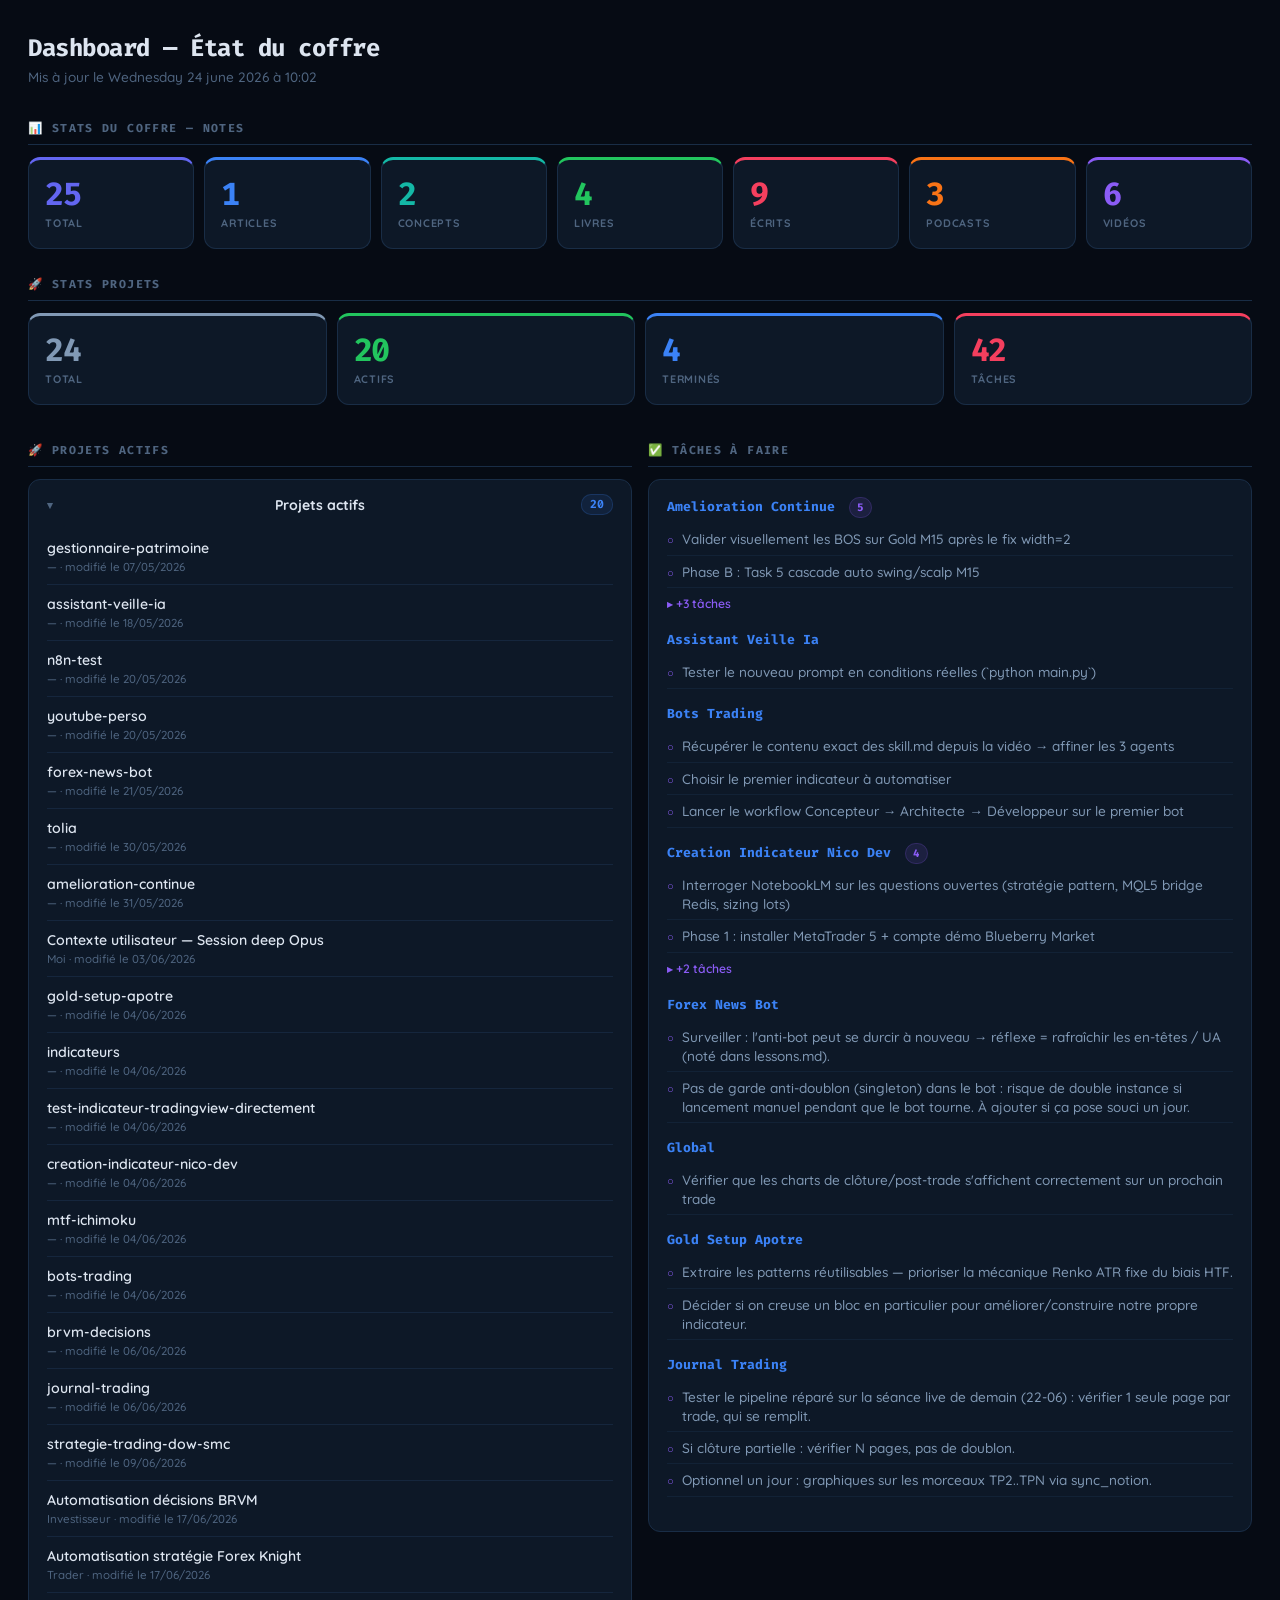
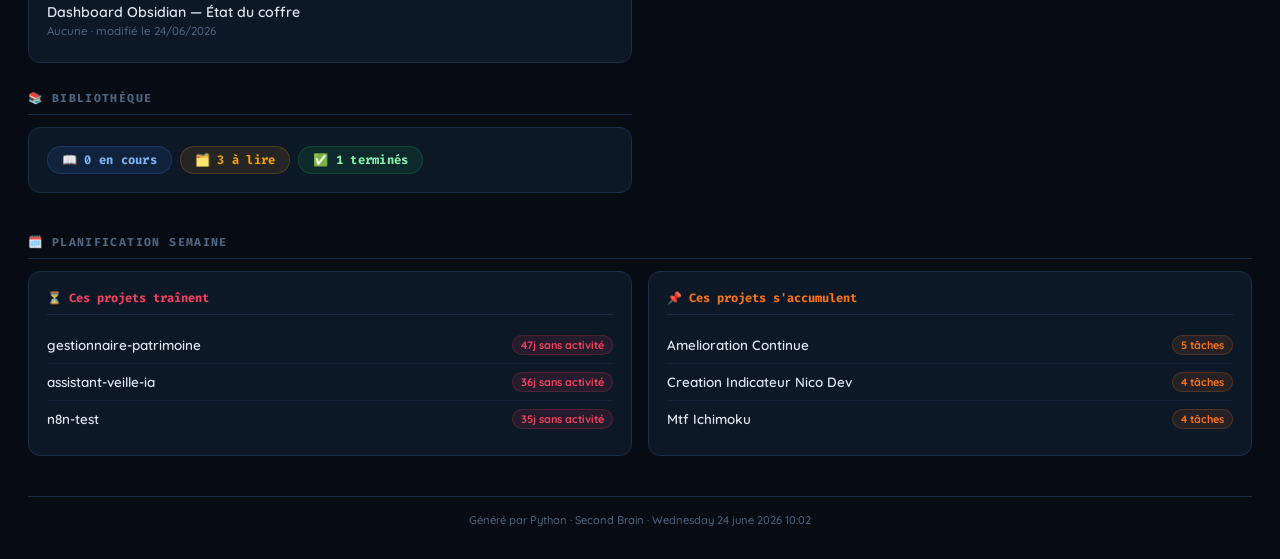
==== coffre/index.html @ 4c5ad25c "Incrément 3 — État du coffre publié dans le hub Co-Authored-By: Claude Fable 5 <noreply@anthropic.co" ====
<!DOCTYPE html>
<html lang="fr">
<head>
<meta charset="UTF-8">
<meta name="viewport" content="width=device-width, initial-scale=1.0">
<meta name="robots" content="noindex, nofollow">
<title>Dashboard — État du coffre</title>
<link rel="preconnect" href="https://fonts.googleapis.com">
<link rel="preconnect" href="https://fonts.gstatic.com" crossorigin>
<link href="https://fonts.googleapis.com/css2?family=Fira+Code:wght@400;500;600;700&family=Quicksand:wght@400;500;600;700&display=swap" rel="stylesheet">
<style>
*{box-sizing:border-box;margin:0;padding:0}
:root{--bg:#060b14;--card:#0d1827;--card-h:#122033;--border:#192d46;--text:#dde5f0;--muted:#4f6580;--dim:#8199b5;--up:#22c55e;--down:#ef4444;--accent:#3b82f6;--gold:#f59e0b;--purple:#8b5cf6;--teal:#14b8a6;--rose:#f43f5e;--orange:#f97316;--indigo:#6366f1;--t:.2s ease}
body{font-family:'Quicksand',-apple-system,BlinkMacSystemFont,'Segoe UI',sans-serif;background:var(--bg);color:var(--text);padding:32px 28px;min-height:100vh;font-weight:500}
h1{font-family:'Fira Code',monospace;font-size:1.5rem;font-weight:700;color:var(--text);margin-bottom:4px;letter-spacing:-.02em}
.subtitle{color:var(--muted);font-size:.85rem;margin-bottom:36px;font-weight:500}
h2{font-family:'Fira Code',monospace;font-size:.72rem;font-weight:700;color:var(--muted);text-transform:uppercase;letter-spacing:.12em;margin:28px 0 12px;padding-bottom:8px;border-bottom:1px solid var(--border)}
h4{font-family:'Fira Code',monospace;font-size:.82rem;font-weight:700;color:var(--accent);margin-bottom:8px}
.grid{display:grid;grid-template-columns:repeat(auto-fit,minmax(110px,1fr));gap:10px;margin-bottom:10px}
.card{background:var(--card);border:1px solid var(--border);border-radius:12px;padding:18px 16px;border-top:3px solid transparent;transition:background var(--t),border-color var(--t),box-shadow var(--t)}
.card:hover{background:var(--card-h);border-color:rgba(59,130,246,.25);box-shadow:0 6px 24px rgba(0,0,0,.3)}
.card-value{font-family:'Fira Code',monospace;font-size:2rem;font-weight:700;line-height:1;letter-spacing:-.04em}
.card-label{font-size:.68rem;color:var(--muted);margin-top:6px;font-weight:700;text-transform:uppercase;letter-spacing:.07em}
.card.purple{border-top-color:var(--purple)}.card.purple .card-value{color:var(--purple)}
.card.blue{border-top-color:var(--accent)}.card.blue .card-value{color:var(--accent)}
.card.green{border-top-color:var(--up)}.card.green .card-value{color:var(--up)}
.card.orange{border-top-color:var(--orange)}.card.orange .card-value{color:var(--orange)}
.card.rose{border-top-color:var(--rose)}.card.rose .card-value{color:var(--rose)}
.card.teal{border-top-color:var(--teal)}.card.teal .card-value{color:var(--teal)}
.card.slate{border-top-color:var(--dim)}.card.slate .card-value{color:var(--dim)}
.card.indigo{border-top-color:var(--indigo)}.card.indigo .card-value{color:var(--indigo)}
.two-col{display:grid;grid-template-columns:1fr 1fr;gap:16px}
@media(max-width:700px){.two-col{grid-template-columns:1fr}}
.section{background:var(--card);border:1px solid var(--border);border-radius:12px;padding:18px;margin-bottom:14px}
.project-card{display:flex;justify-content:space-between;align-items:center;padding:10px 0;border-bottom:1px solid rgba(25,45,70,.7)}
.project-card:last-child{border-bottom:none}
.project-name{font-weight:600;color:var(--text);font-size:.88rem}
.project-meta{font-size:.72rem;color:var(--muted);margin-top:2px}
.task-group{margin-bottom:16px}
.task-group ul{list-style:none}
.task-group li{display:flex;align-items:baseline;gap:8px;padding:6px 0;border-bottom:1px solid rgba(25,45,70,.5);font-size:.85rem;color:var(--dim);line-height:1.4}
.task-group li::before{content:"○";color:var(--purple);font-size:.7rem;flex-shrink:0;margin-top:2px}
.task-count{font-size:.68rem;background:rgba(139,92,246,.12);color:var(--purple);padding:2px 7px;border-radius:12px;font-weight:700;vertical-align:middle;margin-left:6px;border:1px solid rgba(139,92,246,.2)}
details{margin-top:4px}
details summary{font-size:.76rem;color:var(--purple);cursor:pointer;padding:4px 0;list-style:none;font-weight:600}
details summary::before{content:"▸ ";font-size:.7rem}
details[open] summary::before{content:"▾ "}
details ul{margin-top:4px;padding-left:0}
.books{display:flex;gap:8px;flex-wrap:wrap}
.badge{padding:5px 14px;border-radius:20px;font-size:.76rem;font-weight:700;letter-spacing:.02em;font-family:'Fira Code',monospace}
.badge.en-cours{background:rgba(59,130,246,.1);color:#7fb3f5;border:1px solid rgba(59,130,246,.2)}
.badge.a-lire{background:rgba(245,158,11,.1);color:var(--gold);border:1px solid rgba(245,158,11,.2)}
.badge.termine{background:rgba(34,197,94,.1);color:#86efac;border:1px solid rgba(34,197,94,.2)}
.planning-section{display:grid;grid-template-columns:1fr 1fr;gap:16px}
@media(max-width:700px){.planning-section{grid-template-columns:1fr}}
.planning-block{background:var(--card);border:1px solid var(--border);border-radius:12px;padding:18px}
.planning-block h3{font-family:'Fira Code',monospace;font-size:.75rem;font-weight:700;margin-bottom:12px;padding-bottom:8px;border-bottom:1px solid var(--border)}
.planning-block.trainents h3{color:var(--rose)}
.planning-block.accumulent h3{color:var(--orange)}
.planning-item{display:flex;justify-content:space-between;align-items:center;padding:8px 0;border-bottom:1px solid rgba(25,45,70,.5)}
.planning-item:last-child{border-bottom:none}
.planning-name{font-size:.84rem;color:var(--text);font-weight:600}
.planning-badge{font-size:.68rem;font-weight:700;padding:2px 8px;border-radius:10px;white-space:nowrap;margin-left:8px}
.planning-badge.stale{background:rgba(244,63,94,.1);color:var(--rose);border:1px solid rgba(244,63,94,.2)}
.planning-badge.tasks{background:rgba(249,115,22,.1);color:var(--orange);border:1px solid rgba(249,115,22,.2)}
.accordion{background:var(--card);border:1px solid var(--border);border-radius:12px;margin-bottom:14px;overflow:hidden}
.accordion-summary{display:flex;justify-content:space-between;align-items:center;padding:14px 18px;cursor:pointer;list-style:none;font-weight:700;font-size:.88rem;color:var(--text);transition:background var(--t)}
.accordion-summary:hover{background:var(--card-h)}
.accordion-summary::marker,.accordion-summary::-webkit-details-marker{display:none}
.accordion-summary::before{content:"▸ ";font-size:.7rem;color:var(--muted);margin-right:6px;transition:transform var(--t)}
details[open] .accordion-summary::before{content:"▾ "}
.accordion-count{font-family:'Fira Code',monospace;font-size:.72rem;background:rgba(59,130,246,.1);color:var(--accent);padding:2px 8px;border-radius:10px;border:1px solid rgba(59,130,246,.2)}
.accordion-body{padding:0 18px 14px}
.footer{margin-top:40px;text-align:center;font-size:.7rem;color:var(--muted);padding-top:16px;border-top:1px solid var(--border)}
.empty{color:var(--muted);font-style:italic;font-size:.87rem}
@media(prefers-reduced-motion:reduce){*,*::before,*::after{transition-duration:.01ms!important}}
</style>
</head>
<body>
<h1>Dashboard — État du coffre</h1>
<p class="subtitle">Mis à jour le Wednesday 24 june 2026 à 10:02</p>

<h2>📊 Stats du coffre — Notes</h2>
<div class="grid">
  <div class="card indigo"><div class="card-value">25</div><div class="card-label">Total</div></div>
  <div class="card blue"><div class="card-value">1</div><div class="card-label">Articles</div></div>
  <div class="card teal"><div class="card-value">2</div><div class="card-label">Concepts</div></div>
  <div class="card green"><div class="card-value">4</div><div class="card-label">Livres</div></div>
  <div class="card rose"><div class="card-value">9</div><div class="card-label">Écrits</div></div>
  <div class="card orange"><div class="card-value">3</div><div class="card-label">Podcasts</div></div>
  <div class="card purple"><div class="card-value">6</div><div class="card-label">Vidéos</div></div>
</div>

<h2>🚀 Stats projets</h2>
<div class="grid">
  <div class="card slate"><div class="card-value">24</div><div class="card-label">Total</div></div>
  <div class="card green"><div class="card-value">20</div><div class="card-label">Actifs</div></div>
  <div class="card blue"><div class="card-value">4</div><div class="card-label">Terminés</div></div>
  <div class="card rose"><div class="card-value">42</div><div class="card-label">Tâches</div></div>
</div>

<div class="two-col">
  <div>
    <h2>🚀 Projets actifs</h2>
    <details class="accordion" open>
  <summary class="accordion-summary">
    <span>Projets actifs</span>
    <span class="accordion-count">20</span>
  </summary>
  <div class="accordion-body"><div class="project-card"><div><div class="project-name">gestionnaire-patrimoine</div><div class="project-meta">— · modifié le 07/05/2026</div></div></div><div class="project-card"><div><div class="project-name">assistant-veille-ia</div><div class="project-meta">— · modifié le 18/05/2026</div></div></div><div class="project-card"><div><div class="project-name">n8n-test</div><div class="project-meta">— · modifié le 20/05/2026</div></div></div><div class="project-card"><div><div class="project-name">youtube-perso</div><div class="project-meta">— · modifié le 20/05/2026</div></div></div><div class="project-card"><div><div class="project-name">forex-news-bot</div><div class="project-meta">— · modifié le 21/05/2026</div></div></div><div class="project-card"><div><div class="project-name">tolia</div><div class="project-meta">— · modifié le 30/05/2026</div></div></div><div class="project-card"><div><div class="project-name">amelioration-continue</div><div class="project-meta">— · modifié le 31/05/2026</div></div></div><div class="project-card"><div><div class="project-name">Contexte utilisateur — Session deep Opus</div><div class="project-meta">Moi · modifié le 03/06/2026</div></div></div><div class="project-card"><div><div class="project-name">gold-setup-apotre</div><div class="project-meta">— · modifié le 04/06/2026</div></div></div><div class="project-card"><div><div class="project-name">indicateurs</div><div class="project-meta">— · modifié le 04/06/2026</div></div></div><div class="project-card"><div><div class="project-name">test-indicateur-tradingview-directement</div><div class="project-meta">— · modifié le 04/06/2026</div></div></div><div class="project-card"><div><div class="project-name">creation-indicateur-nico-dev</div><div class="project-meta">— · modifié le 04/06/2026</div></div></div><div class="project-card"><div><div class="project-name">mtf-ichimoku</div><div class="project-meta">— · modifié le 04/06/2026</div></div></div><div class="project-card"><div><div class="project-name">bots-trading</div><div class="project-meta">— · modifié le 04/06/2026</div></div></div><div class="project-card"><div><div class="project-name">brvm-decisions</div><div class="project-meta">— · modifié le 06/06/2026</div></div></div><div class="project-card"><div><div class="project-name">journal-trading</div><div class="project-meta">— · modifié le 06/06/2026</div></div></div><div class="project-card"><div><div class="project-name">strategie-trading-dow-smc</div><div class="project-meta">— · modifié le 09/06/2026</div></div></div><div class="project-card"><div><div class="project-name">Automatisation décisions BRVM</div><div class="project-meta">Investisseur · modifié le 17/06/2026</div></div></div><div class="project-card"><div><div class="project-name">Automatisation stratégie Forex Knight</div><div class="project-meta">Trader · modifié le 17/06/2026</div></div></div><div class="project-card"><div><div class="project-name">Dashboard Obsidian — État du coffre</div><div class="project-meta">Aucune · modifié le 24/06/2026</div></div></div></div>
</details>
    <h2>📚 Bibliothèque</h2>
    <div class="section">
      <div class="books">
        <span class="badge en-cours">📖 0 en cours</span>
        <span class="badge a-lire">🗂️ 3 à lire</span>
        <span class="badge termine">✅ 1 terminés</span>
      </div>
    </div>
  </div>
  <div>
    <h2>✅ Tâches à faire</h2>
    <div class="section"><div class="task-group"><h4>Amelioration Continue <span class="task-count">5</span></h4><ul><li>Valider visuellement les BOS sur Gold M15 après le fix width=2</li><li>Phase B : Task 5 cascade auto swing/scalp M15</li></ul><details><summary>+3 tâches</summary><ul><li>Phase B : Task 6 SPIKE `request.security` sur OB M15 (critères pass/fail binaires)</li><li>Phase B : Task 7 POI + liquidité sourcés M15</li><li>Phase B : Task 8 doc</li></ul></details></div><div class="task-group"><h4>Assistant Veille Ia</h4><ul><li>Tester le nouveau prompt en conditions réelles (`python main.py`)</li></ul></div><div class="task-group"><h4>Bots Trading</h4><ul><li>Récupérer le contenu exact des skill.md depuis la vidéo → affiner les 3 agents</li><li>Choisir le premier indicateur à automatiser</li><li>Lancer le workflow Concepteur → Architecte → Développeur sur le premier bot</li></ul></div><div class="task-group"><h4>Creation Indicateur Nico Dev <span class="task-count">4</span></h4><ul><li>Interroger NotebookLM sur les questions ouvertes (stratégie pattern, MQL5 bridge Redis, sizing lots)</li><li>Phase 1 : installer MetaTrader 5 + compte démo Blueberry Market</li></ul><details><summary>+2 tâches</summary><ul><li>Installer Redis (WSL ou Docker sur Windows)</li><li>Créer un script de monitoring temps réel du canal Telegram (nouveaux messages)</li></ul></details></div><div class="task-group"><h4>Forex News Bot</h4><ul><li>Surveiller : l'anti-bot peut se durcir à nouveau → réflexe = rafraîchir les en-têtes / UA (noté dans lessons.md).</li><li>Pas de garde anti-doublon (singleton) dans le bot : risque de double instance si lancement manuel pendant que le bot tourne. À ajouter si ça pose souci un jour.</li></ul></div><div class="task-group"><h4>Global</h4><ul><li>Vérifier que les charts de clôture/post-trade s'affichent correctement sur un prochain trade</li></ul></div><div class="task-group"><h4>Gold Setup Apotre</h4><ul><li>Extraire les patterns réutilisables — prioriser la mécanique Renko ATR fixe du biais HTF.</li><li>Décider si on creuse un bloc en particulier pour améliorer/construire notre propre indicateur.</li></ul></div><div class="task-group"><h4>Journal Trading</h4><ul><li>Tester le pipeline réparé sur la séance live de demain (22-06) : vérifier 1 seule page par trade, qui se remplit.</li><li>Si clôture partielle : vérifier N pages, pas de doublon.</li><li>Optionnel un jour : graphiques sur les morceaux TP2..TPN via sync_notion.</li></ul></div></div>
  </div>
</div>

<h2>🗓️ Planification semaine</h2>
<div class="planning-section">
  <div class="planning-block trainents">
    <h3>⏳ Ces projets traînent</h3>
    <div class="planning-item"><span class="planning-name">gestionnaire-patrimoine</span><span class="planning-badge stale">47j sans activité</span></div><div class="planning-item"><span class="planning-name">assistant-veille-ia</span><span class="planning-badge stale">36j sans activité</span></div><div class="planning-item"><span class="planning-name">n8n-test</span><span class="planning-badge stale">35j sans activité</span></div>
  </div>
  <div class="planning-block accumulent">
    <h3>📌 Ces projets s'accumulent</h3>
    <div class="planning-item"><span class="planning-name">Amelioration Continue</span><span class="planning-badge tasks">5 tâches</span></div><div class="planning-item"><span class="planning-name">Creation Indicateur Nico Dev</span><span class="planning-badge tasks">4 tâches</span></div><div class="planning-item"><span class="planning-name">Mtf Ichimoku</span><span class="planning-badge tasks">4 tâches</span></div>
  </div>
</div>

<div class="footer">Généré par Python · Second Brain · Wednesday 24 june 2026 10:02</div>
</body>
</html>
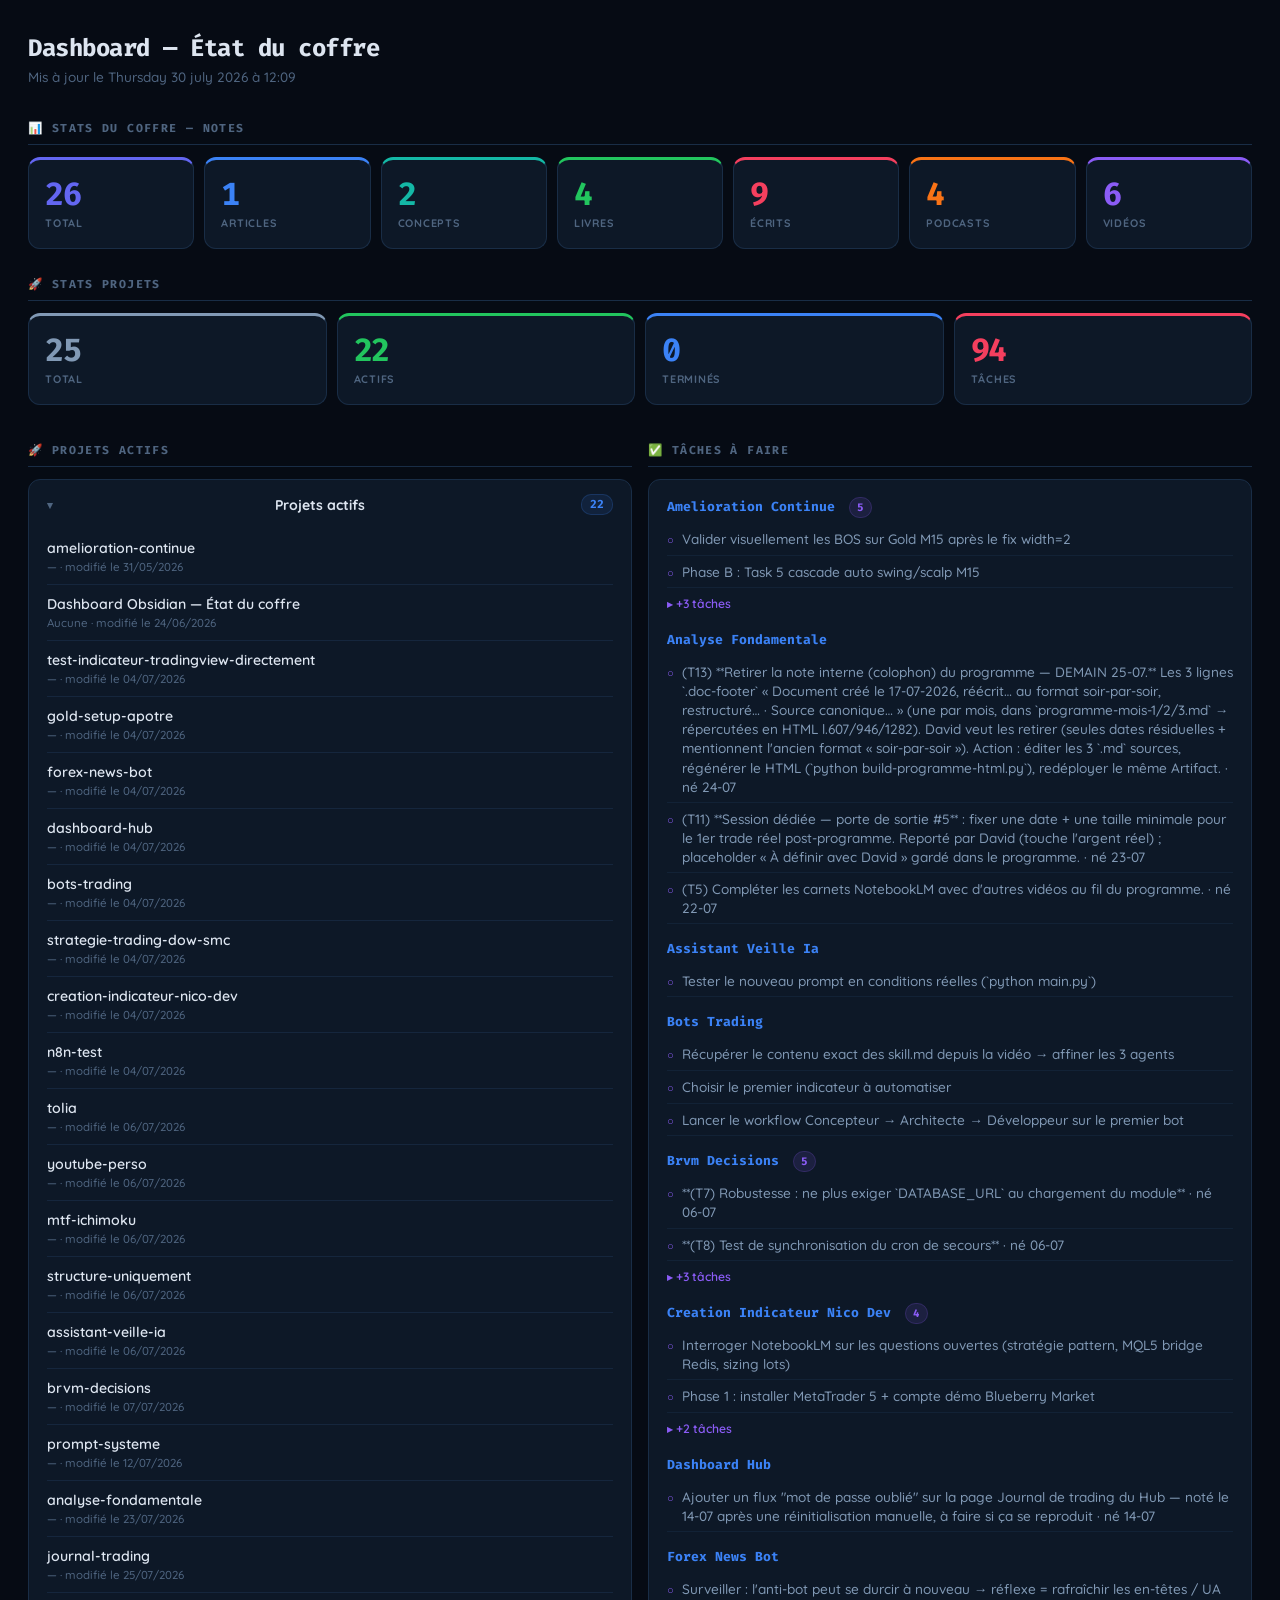
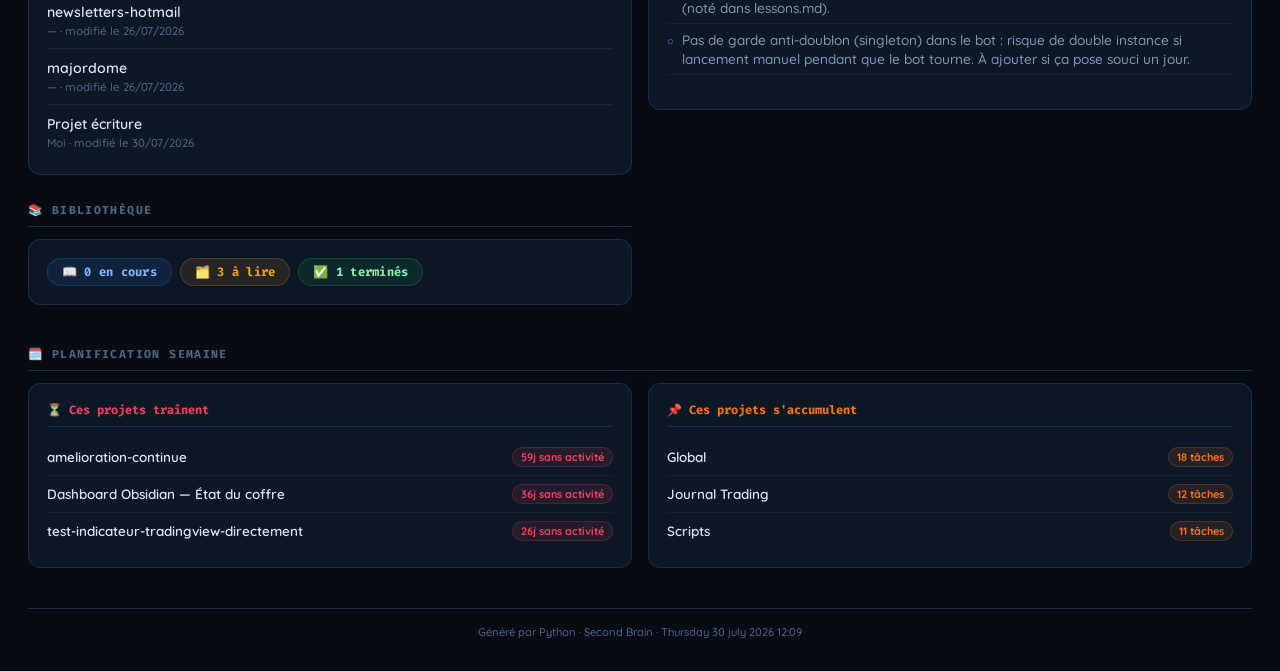
==== commit 8eeecdb0: "Coffre : republication apres reactivation Dataview" ====
--- a/coffre/index.html
+++ b/coffre/index.html
@@ -3,7 +3,6 @@
 <head>
 <meta charset="UTF-8">
 <meta name="viewport" content="width=device-width, initial-scale=1.0">
-<meta name="robots" content="noindex, nofollow">
 <title>Dashboard — État du coffre</title>
 <link rel="preconnect" href="https://fonts.googleapis.com">
 <link rel="preconnect" href="https://fonts.gstatic.com" crossorigin>
@@ -78,25 +77,25 @@
 </head>
 <body>
 <h1>Dashboard — État du coffre</h1>
-<p class="subtitle">Mis à jour le Wednesday 24 june 2026 à 10:02</p>
+<p class="subtitle">Mis à jour le Thursday 30 july 2026 à 12:09</p>
 
 <h2>📊 Stats du coffre — Notes</h2>
 <div class="grid">
-  <div class="card indigo"><div class="card-value">25</div><div class="card-label">Total</div></div>
+  <div class="card indigo"><div class="card-value">26</div><div class="card-label">Total</div></div>
   <div class="card blue"><div class="card-value">1</div><div class="card-label">Articles</div></div>
   <div class="card teal"><div class="card-value">2</div><div class="card-label">Concepts</div></div>
   <div class="card green"><div class="card-value">4</div><div class="card-label">Livres</div></div>
   <div class="card rose"><div class="card-value">9</div><div class="card-label">Écrits</div></div>
-  <div class="card orange"><div class="card-value">3</div><div class="card-label">Podcasts</div></div>
+  <div class="card orange"><div class="card-value">4</div><div class="card-label">Podcasts</div></div>
   <div class="card purple"><div class="card-value">6</div><div class="card-label">Vidéos</div></div>
 </div>
 
 <h2>🚀 Stats projets</h2>
 <div class="grid">
-  <div class="card slate"><div class="card-value">24</div><div class="card-label">Total</div></div>
-  <div class="card green"><div class="card-value">20</div><div class="card-label">Actifs</div></div>
-  <div class="card blue"><div class="card-value">4</div><div class="card-label">Terminés</div></div>
-  <div class="card rose"><div class="card-value">42</div><div class="card-label">Tâches</div></div>
+  <div class="card slate"><div class="card-value">25</div><div class="card-label">Total</div></div>
+  <div class="card green"><div class="card-value">22</div><div class="card-label">Actifs</div></div>
+  <div class="card blue"><div class="card-value">0</div><div class="card-label">Terminés</div></div>
+  <div class="card rose"><div class="card-value">94</div><div class="card-label">Tâches</div></div>
 </div>
 
 <div class="two-col">
@@ -105,9 +104,9 @@
     <details class="accordion" open>
   <summary class="accordion-summary">
     <span>Projets actifs</span>
-    <span class="accordion-count">20</span>
+    <span class="accordion-count">22</span>
   </summary>
-  <div class="accordion-body"><div class="project-card"><div><div class="project-name">gestionnaire-patrimoine</div><div class="project-meta">— · modifié le 07/05/2026</div></div></div><div class="project-card"><div><div class="project-name">assistant-veille-ia</div><div class="project-meta">— · modifié le 18/05/2026</div></div></div><div class="project-card"><div><div class="project-name">n8n-test</div><div class="project-meta">— · modifié le 20/05/2026</div></div></div><div class="project-card"><div><div class="project-name">youtube-perso</div><div class="project-meta">— · modifié le 20/05/2026</div></div></div><div class="project-card"><div><div class="project-name">forex-news-bot</div><div class="project-meta">— · modifié le 21/05/2026</div></div></div><div class="project-card"><div><div class="project-name">tolia</div><div class="project-meta">— · modifié le 30/05/2026</div></div></div><div class="project-card"><div><div class="project-name">amelioration-continue</div><div class="project-meta">— · modifié le 31/05/2026</div></div></div><div class="project-card"><div><div class="project-name">Contexte utilisateur — Session deep Opus</div><div class="project-meta">Moi · modifié le 03/06/2026</div></div></div><div class="project-card"><div><div class="project-name">gold-setup-apotre</div><div class="project-meta">— · modifié le 04/06/2026</div></div></div><div class="project-card"><div><div class="project-name">indicateurs</div><div class="project-meta">— · modifié le 04/06/2026</div></div></div><div class="project-card"><div><div class="project-name">test-indicateur-tradingview-directement</div><div class="project-meta">— · modifié le 04/06/2026</div></div></div><div class="project-card"><div><div class="project-name">creation-indicateur-nico-dev</div><div class="project-meta">— · modifié le 04/06/2026</div></div></div><div class="project-card"><div><div class="project-name">mtf-ichimoku</div><div class="project-meta">— · modifié le 04/06/2026</div></div></div><div class="project-card"><div><div class="project-name">bots-trading</div><div class="project-meta">— · modifié le 04/06/2026</div></div></div><div class="project-card"><div><div class="project-name">brvm-decisions</div><div class="project-meta">— · modifié le 06/06/2026</div></div></div><div class="project-card"><div><div class="project-name">journal-trading</div><div class="project-meta">— · modifié le 06/06/2026</div></div></div><div class="project-card"><div><div class="project-name">strategie-trading-dow-smc</div><div class="project-meta">— · modifié le 09/06/2026</div></div></div><div class="project-card"><div><div class="project-name">Automatisation décisions BRVM</div><div class="project-meta">Investisseur · modifié le 17/06/2026</div></div></div><div class="project-card"><div><div class="project-name">Automatisation stratégie Forex Knight</div><div class="project-meta">Trader · modifié le 17/06/2026</div></div></div><div class="project-card"><div><div class="project-name">Dashboard Obsidian — État du coffre</div><div class="project-meta">Aucune · modifié le 24/06/2026</div></div></div></div>
+  <div class="accordion-body"><div class="project-card"><div><div class="project-name">amelioration-continue</div><div class="project-meta">— · modifié le 31/05/2026</div></div></div><div class="project-card"><div><div class="project-name">Dashboard Obsidian — État du coffre</div><div class="project-meta">Aucune · modifié le 24/06/2026</div></div></div><div class="project-card"><div><div class="project-name">test-indicateur-tradingview-directement</div><div class="project-meta">— · modifié le 04/07/2026</div></div></div><div class="project-card"><div><div class="project-name">gold-setup-apotre</div><div class="project-meta">— · modifié le 04/07/2026</div></div></div><div class="project-card"><div><div class="project-name">forex-news-bot</div><div class="project-meta">— · modifié le 04/07/2026</div></div></div><div class="project-card"><div><div class="project-name">dashboard-hub</div><div class="project-meta">— · modifié le 04/07/2026</div></div></div><div class="project-card"><div><div class="project-name">bots-trading</div><div class="project-meta">— · modifié le 04/07/2026</div></div></div><div class="project-card"><div><div class="project-name">strategie-trading-dow-smc</div><div class="project-meta">— · modifié le 04/07/2026</div></div></div><div class="project-card"><div><div class="project-name">creation-indicateur-nico-dev</div><div class="project-meta">— · modifié le 04/07/2026</div></div></div><div class="project-card"><div><div class="project-name">n8n-test</div><div class="project-meta">— · modifié le 04/07/2026</div></div></div><div class="project-card"><div><div class="project-name">tolia</div><div class="project-meta">— · modifié le 06/07/2026</div></div></div><div class="project-card"><div><div class="project-name">youtube-perso</div><div class="project-meta">— · modifié le 06/07/2026</div></div></div><div class="project-card"><div><div class="project-name">mtf-ichimoku</div><div class="project-meta">— · modifié le 06/07/2026</div></div></div><div class="project-card"><div><div class="project-name">structure-uniquement</div><div class="project-meta">— · modifié le 06/07/2026</div></div></div><div class="project-card"><div><div class="project-name">assistant-veille-ia</div><div class="project-meta">— · modifié le 06/07/2026</div></div></div><div class="project-card"><div><div class="project-name">brvm-decisions</div><div class="project-meta">— · modifié le 07/07/2026</div></div></div><div class="project-card"><div><div class="project-name">prompt-systeme</div><div class="project-meta">— · modifié le 12/07/2026</div></div></div><div class="project-card"><div><div class="project-name">analyse-fondamentale</div><div class="project-meta">— · modifié le 23/07/2026</div></div></div><div class="project-card"><div><div class="project-name">journal-trading</div><div class="project-meta">— · modifié le 25/07/2026</div></div></div><div class="project-card"><div><div class="project-name">newsletters-hotmail</div><div class="project-meta">— · modifié le 26/07/2026</div></div></div><div class="project-card"><div><div class="project-name">majordome</div><div class="project-meta">— · modifié le 26/07/2026</div></div></div><div class="project-card"><div><div class="project-name">Projet écriture</div><div class="project-meta">Moi · modifié le 30/07/2026</div></div></div></div>
 </details>
     <h2>📚 Bibliothèque</h2>
     <div class="section">
@@ -120,7 +119,7 @@
   </div>
   <div>
     <h2>✅ Tâches à faire</h2>
-    <div class="section"><div class="task-group"><h4>Amelioration Continue <span class="task-count">5</span></h4><ul><li>Valider visuellement les BOS sur Gold M15 après le fix width=2</li><li>Phase B : Task 5 cascade auto swing/scalp M15</li></ul><details><summary>+3 tâches</summary><ul><li>Phase B : Task 6 SPIKE `request.security` sur OB M15 (critères pass/fail binaires)</li><li>Phase B : Task 7 POI + liquidité sourcés M15</li><li>Phase B : Task 8 doc</li></ul></details></div><div class="task-group"><h4>Assistant Veille Ia</h4><ul><li>Tester le nouveau prompt en conditions réelles (`python main.py`)</li></ul></div><div class="task-group"><h4>Bots Trading</h4><ul><li>Récupérer le contenu exact des skill.md depuis la vidéo → affiner les 3 agents</li><li>Choisir le premier indicateur à automatiser</li><li>Lancer le workflow Concepteur → Architecte → Développeur sur le premier bot</li></ul></div><div class="task-group"><h4>Creation Indicateur Nico Dev <span class="task-count">4</span></h4><ul><li>Interroger NotebookLM sur les questions ouvertes (stratégie pattern, MQL5 bridge Redis, sizing lots)</li><li>Phase 1 : installer MetaTrader 5 + compte démo Blueberry Market</li></ul><details><summary>+2 tâches</summary><ul><li>Installer Redis (WSL ou Docker sur Windows)</li><li>Créer un script de monitoring temps réel du canal Telegram (nouveaux messages)</li></ul></details></div><div class="task-group"><h4>Forex News Bot</h4><ul><li>Surveiller : l'anti-bot peut se durcir à nouveau → réflexe = rafraîchir les en-têtes / UA (noté dans lessons.md).</li><li>Pas de garde anti-doublon (singleton) dans le bot : risque de double instance si lancement manuel pendant que le bot tourne. À ajouter si ça pose souci un jour.</li></ul></div><div class="task-group"><h4>Global</h4><ul><li>Vérifier que les charts de clôture/post-trade s'affichent correctement sur un prochain trade</li></ul></div><div class="task-group"><h4>Gold Setup Apotre</h4><ul><li>Extraire les patterns réutilisables — prioriser la mécanique Renko ATR fixe du biais HTF.</li><li>Décider si on creuse un bloc en particulier pour améliorer/construire notre propre indicateur.</li></ul></div><div class="task-group"><h4>Journal Trading</h4><ul><li>Tester le pipeline réparé sur la séance live de demain (22-06) : vérifier 1 seule page par trade, qui se remplit.</li><li>Si clôture partielle : vérifier N pages, pas de doublon.</li><li>Optionnel un jour : graphiques sur les morceaux TP2..TPN via sync_notion.</li></ul></div></div>
+    <div class="section"><div class="task-group"><h4>Amelioration Continue <span class="task-count">5</span></h4><ul><li>Valider visuellement les BOS sur Gold M15 après le fix width=2</li><li>Phase B : Task 5 cascade auto swing/scalp M15</li></ul><details><summary>+3 tâches</summary><ul><li>Phase B : Task 6 SPIKE `request.security` sur OB M15 (critères pass/fail binaires)</li><li>Phase B : Task 7 POI + liquidité sourcés M15</li><li>Phase B : Task 8 doc</li></ul></details></div><div class="task-group"><h4>Analyse Fondamentale</h4><ul><li>(T13) **Retirer la note interne (colophon) du programme — DEMAIN 25-07.** Les 3 lignes `.doc-footer` « Document créé le 17-07-2026, réécrit… au format soir-par-soir, restructuré… · Source canonique… » (une par mois, dans `programme-mois-1/2/3.md` → répercutées en HTML l.607/946/1282). David veut les retirer (seules dates résiduelles + mentionnent l'ancien format « soir-par-soir »). Action : éditer les 3 `.md` sources, régénérer le HTML (`python build-programme-html.py`), redéployer le même Artifact. · né 24-07</li><li>(T11) **Session dédiée — porte de sortie #5** : fixer une date + une taille minimale pour le 1er trade réel post-programme. Reporté par David (touche l'argent réel) ; placeholder « À définir avec David » gardé dans le programme. · né 23-07</li><li>(T5) Compléter les carnets NotebookLM avec d'autres vidéos au fil du programme. · né 22-07</li></ul></div><div class="task-group"><h4>Assistant Veille Ia</h4><ul><li>Tester le nouveau prompt en conditions réelles (`python main.py`)</li></ul></div><div class="task-group"><h4>Bots Trading</h4><ul><li>Récupérer le contenu exact des skill.md depuis la vidéo → affiner les 3 agents</li><li>Choisir le premier indicateur à automatiser</li><li>Lancer le workflow Concepteur → Architecte → Développeur sur le premier bot</li></ul></div><div class="task-group"><h4>Brvm Decisions <span class="task-count">5</span></h4><ul><li>**(T7) Robustesse : ne plus exiger `DATABASE_URL` au chargement du module** · né 06-07</li><li>**(T8) Test de synchronisation du cron de secours** · né 06-07</li></ul><details><summary>+3 tâches</summary><ul><li>**(T9) Ménage doc : supprimer les 2 fichiers HTML de lecture restants** · né 06-07</li><li>**(T11) Mineur — Sortie de `collect_prix` incompatible console Windows (émoji ⚠️)** · né 07-07</li><li>**(T12) Fonctionnalité : analyse d'un portefeuille selon les critères actuels** · né 07-07 (idée inbox du 29-06)</li></ul></details></div><div class="task-group"><h4>Creation Indicateur Nico Dev <span class="task-count">4</span></h4><ul><li>Interroger NotebookLM sur les questions ouvertes (stratégie pattern, MQL5 bridge Redis, sizing lots)</li><li>Phase 1 : installer MetaTrader 5 + compte démo Blueberry Market</li></ul><details><summary>+2 tâches</summary><ul><li>Installer Redis (WSL ou Docker sur Windows)</li><li>Créer un script de monitoring temps réel du canal Telegram (nouveaux messages)</li></ul></details></div><div class="task-group"><h4>Dashboard Hub</h4><ul><li>Ajouter un flux "mot de passe oublié" sur la page Journal de trading du Hub — noté le 14-07 après une réinitialisation manuelle, à faire si ça se reproduit · né 14-07</li></ul></div><div class="task-group"><h4>Forex News Bot</h4><ul><li>Surveiller : l'anti-bot peut se durcir à nouveau → réflexe = rafraîchir les en-têtes / UA (noté dans lessons.md).</li><li>Pas de garde anti-doublon (singleton) dans le bot : risque de double instance si lancement manuel pendant que le bot tourne. À ajouter si ça pose souci un jour.</li></ul></div></div>
   </div>
 </div>
 
@@ -128,14 +127,14 @@
 <div class="planning-section">
   <div class="planning-block trainents">
     <h3>⏳ Ces projets traînent</h3>
-    <div class="planning-item"><span class="planning-name">gestionnaire-patrimoine</span><span class="planning-badge stale">47j sans activité</span></div><div class="planning-item"><span class="planning-name">assistant-veille-ia</span><span class="planning-badge stale">36j sans activité</span></div><div class="planning-item"><span class="planning-name">n8n-test</span><span class="planning-badge stale">35j sans activité</span></div>
+    <div class="planning-item"><span class="planning-name">amelioration-continue</span><span class="planning-badge stale">59j sans activité</span></div><div class="planning-item"><span class="planning-name">Dashboard Obsidian — État du coffre</span><span class="planning-badge stale">36j sans activité</span></div><div class="planning-item"><span class="planning-name">test-indicateur-tradingview-directement</span><span class="planning-badge stale">26j sans activité</span></div>
   </div>
   <div class="planning-block accumulent">
     <h3>📌 Ces projets s'accumulent</h3>
-    <div class="planning-item"><span class="planning-name">Amelioration Continue</span><span class="planning-badge tasks">5 tâches</span></div><div class="planning-item"><span class="planning-name">Creation Indicateur Nico Dev</span><span class="planning-badge tasks">4 tâches</span></div><div class="planning-item"><span class="planning-name">Mtf Ichimoku</span><span class="planning-badge tasks">4 tâches</span></div>
+    <div class="planning-item"><span class="planning-name">Global</span><span class="planning-badge tasks">18 tâches</span></div><div class="planning-item"><span class="planning-name">Journal Trading</span><span class="planning-badge tasks">12 tâches</span></div><div class="planning-item"><span class="planning-name">Scripts</span><span class="planning-badge tasks">11 tâches</span></div>
   </div>
 </div>
 
-<div class="footer">Généré par Python · Second Brain · Wednesday 24 june 2026 10:02</div>
+<div class="footer">Généré par Python · Second Brain · Thursday 30 july 2026 12:09</div>
 </body>
 </html>
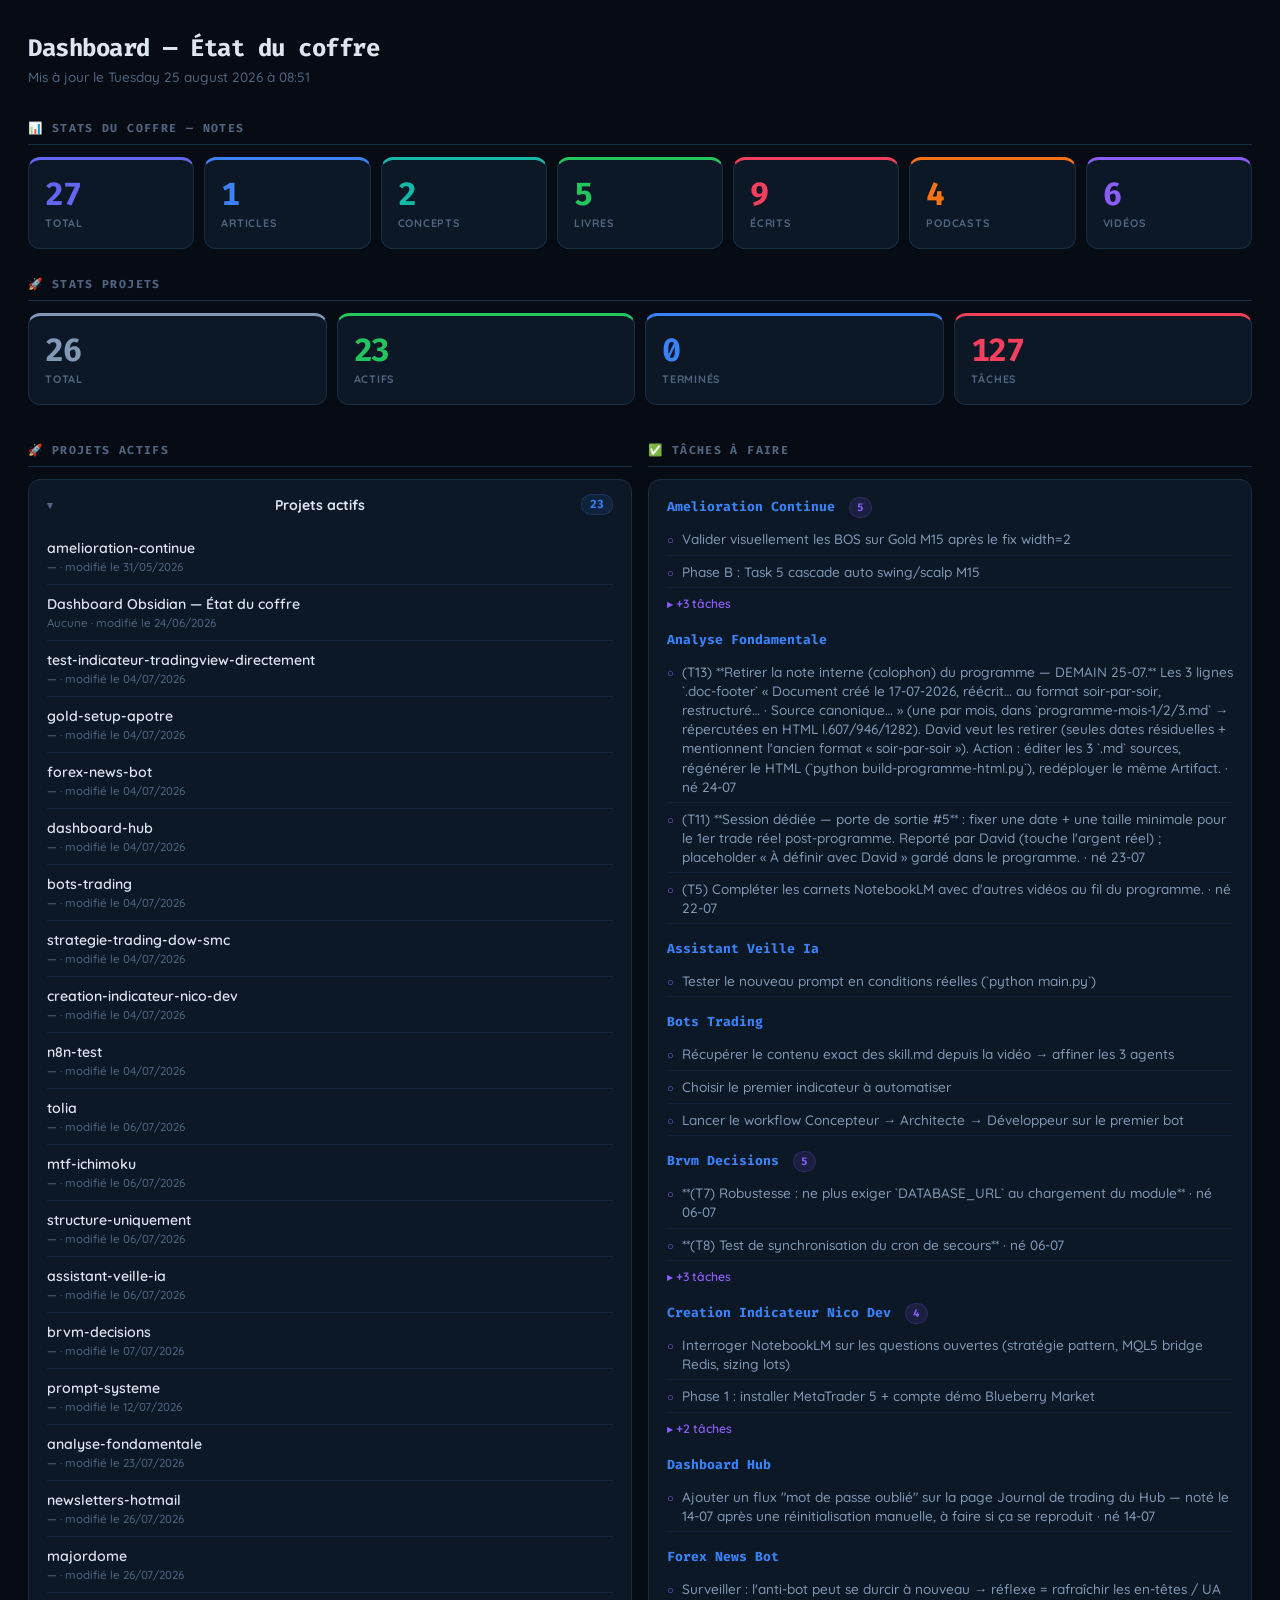
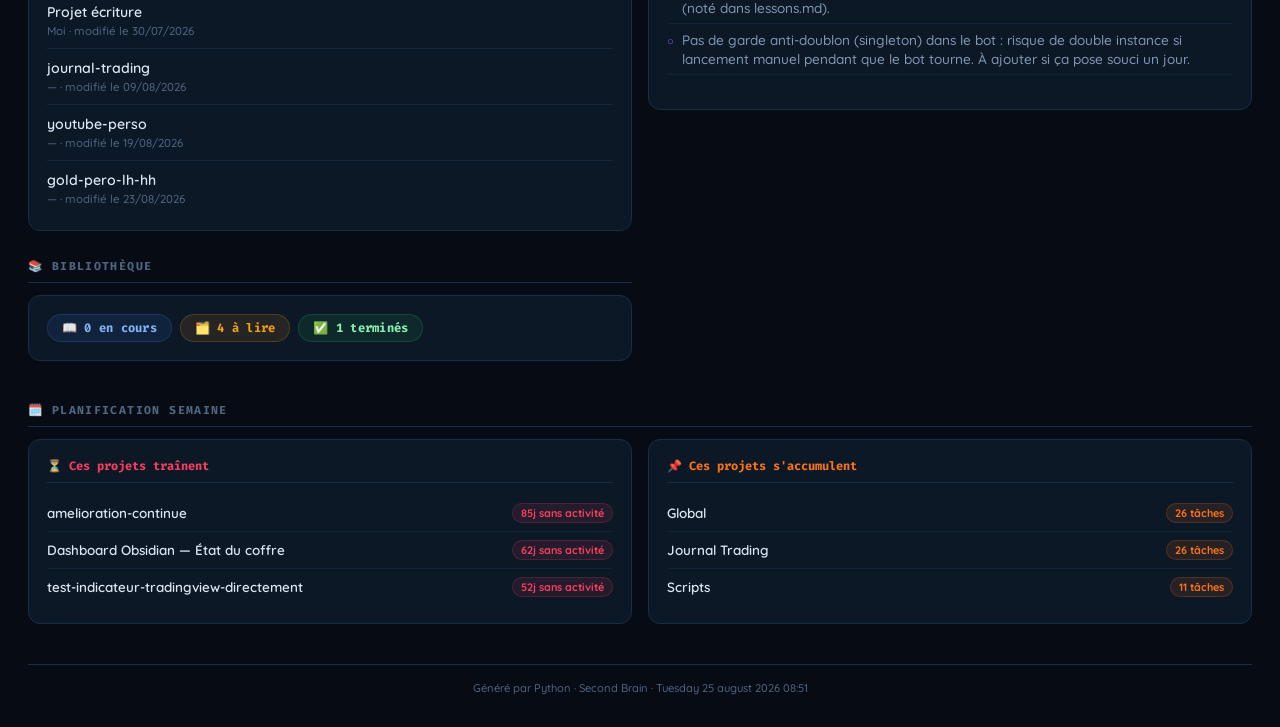
==== commit 933a81dd: "Coffre : republication donnees a jour" ====
--- a/coffre/index.html
+++ b/coffre/index.html
@@ -77,14 +77,14 @@
 </head>
 <body>
 <h1>Dashboard — État du coffre</h1>
-<p class="subtitle">Mis à jour le Thursday 30 july 2026 à 12:09</p>
+<p class="subtitle">Mis à jour le Tuesday 25 august 2026 à 08:51</p>
 
 <h2>📊 Stats du coffre — Notes</h2>
 <div class="grid">
-  <div class="card indigo"><div class="card-value">26</div><div class="card-label">Total</div></div>
+  <div class="card indigo"><div class="card-value">27</div><div class="card-label">Total</div></div>
   <div class="card blue"><div class="card-value">1</div><div class="card-label">Articles</div></div>
   <div class="card teal"><div class="card-value">2</div><div class="card-label">Concepts</div></div>
-  <div class="card green"><div class="card-value">4</div><div class="card-label">Livres</div></div>
+  <div class="card green"><div class="card-value">5</div><div class="card-label">Livres</div></div>
   <div class="card rose"><div class="card-value">9</div><div class="card-label">Écrits</div></div>
   <div class="card orange"><div class="card-value">4</div><div class="card-label">Podcasts</div></div>
   <div class="card purple"><div class="card-value">6</div><div class="card-label">Vidéos</div></div>
@@ -92,10 +92,10 @@
 
 <h2>🚀 Stats projets</h2>
 <div class="grid">
-  <div class="card slate"><div class="card-value">25</div><div class="card-label">Total</div></div>
-  <div class="card green"><div class="card-value">22</div><div class="card-label">Actifs</div></div>
+  <div class="card slate"><div class="card-value">26</div><div class="card-label">Total</div></div>
+  <div class="card green"><div class="card-value">23</div><div class="card-label">Actifs</div></div>
   <div class="card blue"><div class="card-value">0</div><div class="card-label">Terminés</div></div>
-  <div class="card rose"><div class="card-value">94</div><div class="card-label">Tâches</div></div>
+  <div class="card rose"><div class="card-value">127</div><div class="card-label">Tâches</div></div>
 </div>
 
 <div class="two-col">
@@ -104,15 +104,15 @@
     <details class="accordion" open>
   <summary class="accordion-summary">
     <span>Projets actifs</span>
-    <span class="accordion-count">22</span>
+    <span class="accordion-count">23</span>
   </summary>
-  <div class="accordion-body"><div class="project-card"><div><div class="project-name">amelioration-continue</div><div class="project-meta">— · modifié le 31/05/2026</div></div></div><div class="project-card"><div><div class="project-name">Dashboard Obsidian — État du coffre</div><div class="project-meta">Aucune · modifié le 24/06/2026</div></div></div><div class="project-card"><div><div class="project-name">test-indicateur-tradingview-directement</div><div class="project-meta">— · modifié le 04/07/2026</div></div></div><div class="project-card"><div><div class="project-name">gold-setup-apotre</div><div class="project-meta">— · modifié le 04/07/2026</div></div></div><div class="project-card"><div><div class="project-name">forex-news-bot</div><div class="project-meta">— · modifié le 04/07/2026</div></div></div><div class="project-card"><div><div class="project-name">dashboard-hub</div><div class="project-meta">— · modifié le 04/07/2026</div></div></div><div class="project-card"><div><div class="project-name">bots-trading</div><div class="project-meta">— · modifié le 04/07/2026</div></div></div><div class="project-card"><div><div class="project-name">strategie-trading-dow-smc</div><div class="project-meta">— · modifié le 04/07/2026</div></div></div><div class="project-card"><div><div class="project-name">creation-indicateur-nico-dev</div><div class="project-meta">— · modifié le 04/07/2026</div></div></div><div class="project-card"><div><div class="project-name">n8n-test</div><div class="project-meta">— · modifié le 04/07/2026</div></div></div><div class="project-card"><div><div class="project-name">tolia</div><div class="project-meta">— · modifié le 06/07/2026</div></div></div><div class="project-card"><div><div class="project-name">youtube-perso</div><div class="project-meta">— · modifié le 06/07/2026</div></div></div><div class="project-card"><div><div class="project-name">mtf-ichimoku</div><div class="project-meta">— · modifié le 06/07/2026</div></div></div><div class="project-card"><div><div class="project-name">structure-uniquement</div><div class="project-meta">— · modifié le 06/07/2026</div></div></div><div class="project-card"><div><div class="project-name">assistant-veille-ia</div><div class="project-meta">— · modifié le 06/07/2026</div></div></div><div class="project-card"><div><div class="project-name">brvm-decisions</div><div class="project-meta">— · modifié le 07/07/2026</div></div></div><div class="project-card"><div><div class="project-name">prompt-systeme</div><div class="project-meta">— · modifié le 12/07/2026</div></div></div><div class="project-card"><div><div class="project-name">analyse-fondamentale</div><div class="project-meta">— · modifié le 23/07/2026</div></div></div><div class="project-card"><div><div class="project-name">journal-trading</div><div class="project-meta">— · modifié le 25/07/2026</div></div></div><div class="project-card"><div><div class="project-name">newsletters-hotmail</div><div class="project-meta">— · modifié le 26/07/2026</div></div></div><div class="project-card"><div><div class="project-name">majordome</div><div class="project-meta">— · modifié le 26/07/2026</div></div></div><div class="project-card"><div><div class="project-name">Projet écriture</div><div class="project-meta">Moi · modifié le 30/07/2026</div></div></div></div>
+  <div class="accordion-body"><div class="project-card"><div><div class="project-name">amelioration-continue</div><div class="project-meta">— · modifié le 31/05/2026</div></div></div><div class="project-card"><div><div class="project-name">Dashboard Obsidian — État du coffre</div><div class="project-meta">Aucune · modifié le 24/06/2026</div></div></div><div class="project-card"><div><div class="project-name">test-indicateur-tradingview-directement</div><div class="project-meta">— · modifié le 04/07/2026</div></div></div><div class="project-card"><div><div class="project-name">gold-setup-apotre</div><div class="project-meta">— · modifié le 04/07/2026</div></div></div><div class="project-card"><div><div class="project-name">forex-news-bot</div><div class="project-meta">— · modifié le 04/07/2026</div></div></div><div class="project-card"><div><div class="project-name">dashboard-hub</div><div class="project-meta">— · modifié le 04/07/2026</div></div></div><div class="project-card"><div><div class="project-name">bots-trading</div><div class="project-meta">— · modifié le 04/07/2026</div></div></div><div class="project-card"><div><div class="project-name">strategie-trading-dow-smc</div><div class="project-meta">— · modifié le 04/07/2026</div></div></div><div class="project-card"><div><div class="project-name">creation-indicateur-nico-dev</div><div class="project-meta">— · modifié le 04/07/2026</div></div></div><div class="project-card"><div><div class="project-name">n8n-test</div><div class="project-meta">— · modifié le 04/07/2026</div></div></div><div class="project-card"><div><div class="project-name">tolia</div><div class="project-meta">— · modifié le 06/07/2026</div></div></div><div class="project-card"><div><div class="project-name">mtf-ichimoku</div><div class="project-meta">— · modifié le 06/07/2026</div></div></div><div class="project-card"><div><div class="project-name">structure-uniquement</div><div class="project-meta">— · modifié le 06/07/2026</div></div></div><div class="project-card"><div><div class="project-name">assistant-veille-ia</div><div class="project-meta">— · modifié le 06/07/2026</div></div></div><div class="project-card"><div><div class="project-name">brvm-decisions</div><div class="project-meta">— · modifié le 07/07/2026</div></div></div><div class="project-card"><div><div class="project-name">prompt-systeme</div><div class="project-meta">— · modifié le 12/07/2026</div></div></div><div class="project-card"><div><div class="project-name">analyse-fondamentale</div><div class="project-meta">— · modifié le 23/07/2026</div></div></div><div class="project-card"><div><div class="project-name">newsletters-hotmail</div><div class="project-meta">— · modifié le 26/07/2026</div></div></div><div class="project-card"><div><div class="project-name">majordome</div><div class="project-meta">— · modifié le 26/07/2026</div></div></div><div class="project-card"><div><div class="project-name">Projet écriture</div><div class="project-meta">Moi · modifié le 30/07/2026</div></div></div><div class="project-card"><div><div class="project-name">journal-trading</div><div class="project-meta">— · modifié le 09/08/2026</div></div></div><div class="project-card"><div><div class="project-name">youtube-perso</div><div class="project-meta">— · modifié le 19/08/2026</div></div></div><div class="project-card"><div><div class="project-name">gold-pero-lh-hh</div><div class="project-meta">— · modifié le 23/08/2026</div></div></div></div>
 </details>
     <h2>📚 Bibliothèque</h2>
     <div class="section">
       <div class="books">
         <span class="badge en-cours">📖 0 en cours</span>
-        <span class="badge a-lire">🗂️ 3 à lire</span>
+        <span class="badge a-lire">🗂️ 4 à lire</span>
         <span class="badge termine">✅ 1 terminés</span>
       </div>
     </div>
@@ -127,14 +127,14 @@
 <div class="planning-section">
   <div class="planning-block trainents">
     <h3>⏳ Ces projets traînent</h3>
-    <div class="planning-item"><span class="planning-name">amelioration-continue</span><span class="planning-badge stale">59j sans activité</span></div><div class="planning-item"><span class="planning-name">Dashboard Obsidian — État du coffre</span><span class="planning-badge stale">36j sans activité</span></div><div class="planning-item"><span class="planning-name">test-indicateur-tradingview-directement</span><span class="planning-badge stale">26j sans activité</span></div>
+    <div class="planning-item"><span class="planning-name">amelioration-continue</span><span class="planning-badge stale">85j sans activité</span></div><div class="planning-item"><span class="planning-name">Dashboard Obsidian — État du coffre</span><span class="planning-badge stale">62j sans activité</span></div><div class="planning-item"><span class="planning-name">test-indicateur-tradingview-directement</span><span class="planning-badge stale">52j sans activité</span></div>
   </div>
   <div class="planning-block accumulent">
     <h3>📌 Ces projets s'accumulent</h3>
-    <div class="planning-item"><span class="planning-name">Global</span><span class="planning-badge tasks">18 tâches</span></div><div class="planning-item"><span class="planning-name">Journal Trading</span><span class="planning-badge tasks">12 tâches</span></div><div class="planning-item"><span class="planning-name">Scripts</span><span class="planning-badge tasks">11 tâches</span></div>
+    <div class="planning-item"><span class="planning-name">Global</span><span class="planning-badge tasks">26 tâches</span></div><div class="planning-item"><span class="planning-name">Journal Trading</span><span class="planning-badge tasks">26 tâches</span></div><div class="planning-item"><span class="planning-name">Scripts</span><span class="planning-badge tasks">11 tâches</span></div>
   </div>
 </div>
 
-<div class="footer">Généré par Python · Second Brain · Thursday 30 july 2026 12:09</div>
+<div class="footer">Généré par Python · Second Brain · Tuesday 25 august 2026 08:51</div>
 </body>
 </html>
